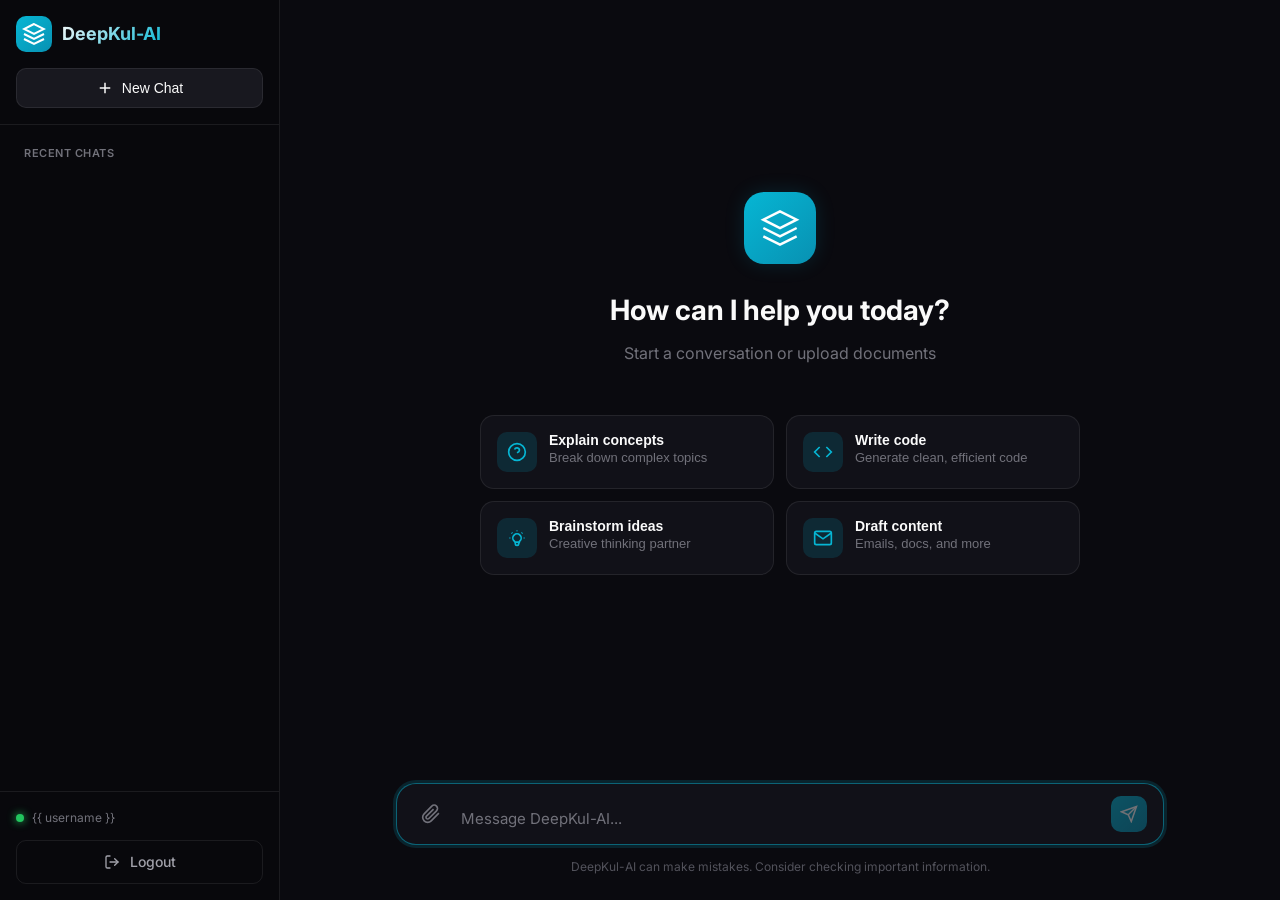
==== templates/index.html @ 0ee143f9 "clean initial commit" ====
<!DOCTYPE html>
<html lang="en">
<head>
    <meta charset="UTF-8">
    <meta name="viewport" content="width=device-width, initial-scale=1.0">
    <meta name="description" content="DeepKul-AI - Your intelligent AI assistant powered by advanced neural networks">
    <meta name="theme-color" content="#0a0a0f">
    <title>DeepKul-AI - Intelligent Assistant</title>
    <link rel="stylesheet" href="/static/style.css">
    <link rel="preconnect" href="https://fonts.googleapis.com">
    <link rel="preconnect" href="https://fonts.gstatic.com" crossorigin>
    <link href="https://fonts.googleapis.com/css2?family=Inter:wght@400;500;600;700&family=JetBrains+Mono:wght@400;500&display=swap" rel="stylesheet">
</head>
<body>
    <div class="app-container">
        <!-- Sidebar -->
        <aside class="sidebar" id="sidebar">
            <div class="sidebar-header">
                <div class="logo">
                    <div class="logo-icon">
                        <svg width="24" height="24" viewBox="0 0 24 24" fill="none" stroke="currentColor" stroke-width="2">
                            <path d="M12 2L2 7l10 5 10-5-10-5z"></path>
                            <path d="M2 17l10 5 10-5"></path>
                            <path d="M2 12l10 5 10-5"></path>
                        </svg>
                    </div>
                    <span class="logo-text">DeepKul-AI</span>
                </div>
                <button class="new-chat-btn" id="newChatBtn">
                    <svg width="18" height="18" viewBox="0 0 24 24" fill="none" stroke="currentColor" stroke-width="2">
                        <line x1="12" y1="5" x2="12" y2="19"></line>
                        <line x1="5" y1="12" x2="19" y2="12"></line>
                    </svg>
                    <span>New Chat</span>
                </button>
            </div>
            
            <div class="sidebar-content">
                <div class="sidebar-section-title">Recent Chats</div>
                <div class="chat-history" id="chatHistory">
                    <!-- Chat items will be rendered here -->
                </div>
            </div>
            
            <div class="sidebar-footer">
                <div class="sidebar-info">
                    <div class="status-indicator"></div>
                    <span>{{ username }}</span>
                </div>
                <a href="/logout" class="logout-btn" aria-label="Logout from your account" title="Logout">
                    <svg width="16" height="16" viewBox="0 0 24 24" fill="none" stroke="currentColor" stroke-width="2" stroke-linecap="round" stroke-linejoin="round" aria-hidden="true">
                        <path d="M9 21H5a2 2 0 0 1-2-2V5a2 2 0 0 1 2-2h4"></path>
                        <polyline points="16 17 21 12 16 7"></polyline>
                        <line x1="21" y1="12" x2="9" y2="12"></line>
                    </svg>
                    <span class="logout-text">Logout</span>
                </a>
            </div>
        </aside>

        <!-- Mobile sidebar toggle -->
        <button class="sidebar-toggle" id="sidebarToggle" aria-label="Toggle sidebar">
            <svg width="20" height="20" viewBox="0 0 24 24" fill="none" stroke="currentColor" stroke-width="2">
                <line x1="3" y1="12" x2="21" y2="12"></line>
                <line x1="3" y1="6" x2="21" y2="6"></line>
                <line x1="3" y1="18" x2="21" y2="18"></line>
            </svg>
        </button>

        <!-- Main chat area -->
        <main class="main-content">
            <!-- Header -->
            <!-- <header class="main-header">
                <div class="header-title">
                    <h1>DeepKul-AI</h1>
                    <span class="model-badge">Groq + RAG</span>
                </div>
            </header> -->

            <div class="chat-container" id="chatContainer">
                <!-- Welcome screen -->
                <div class="welcome-screen" id="welcomeScreen">
                    <div class="welcome-content">
                        <div class="welcome-icon">
                            <svg width="40" height="40" viewBox="0 0 24 24" fill="none" stroke="currentColor" stroke-width="1.5">
                                <path d="M12 2L2 7l10 5 10-5-10-5z"></path>
                                <path d="M2 17l10 5 10-5"></path>
                                <path d="M2 12l10 5 10-5"></path>
                            </svg>
                        </div>
                        <h1 class="welcome-title">How can I help you today?</h1>
                        <p class="welcome-subtitle">Start a conversation or upload documents</p>
                    </div>
                    <div class="suggestion-grid">
                        <button class="suggestion-card" data-prompt="Explain quantum computing in simple terms">
                            <div class="suggestion-icon">
                                <svg width="20" height="20" viewBox="0 0 24 24" fill="none" stroke="currentColor" stroke-width="2">
                                    <circle cx="12" cy="12" r="10"></circle>
                                    <path d="M9.09 9a3 3 0 0 1 5.83 1c0 2-3 3-3 3"></path>
                                    <line x1="12" y1="17" x2="12.01" y2="17"></line>
                                </svg>
                            </div>
                            <div class="suggestion-text">
                                <span class="suggestion-title">Explain concepts</span>
                                <span class="suggestion-desc">Break down complex topics</span>
                            </div>
                        </button>
                        <button class="suggestion-card" data-prompt="Write a Python function to sort a list efficiently">
                            <div class="suggestion-icon">
                                <svg width="20" height="20" viewBox="0 0 24 24" fill="none" stroke="currentColor" stroke-width="2">
                                    <polyline points="16 18 22 12 16 6"></polyline>
                                    <polyline points="8 6 2 12 8 18"></polyline>
                                </svg>
                            </div>
                            <div class="suggestion-text">
                                <span class="suggestion-title">Write code</span>
                                <span class="suggestion-desc">Generate clean, efficient code</span>
                            </div>
                        </button>
                        <button class="suggestion-card" data-prompt="Help me brainstorm creative ideas for a new project">
                            <div class="suggestion-icon">
                                <svg width="20" height="20" viewBox="0 0 24 24" fill="none" stroke="currentColor" stroke-width="2">
                                    <path d="M9.663 17h4.673M12 3v1m6.364 1.636l-.707.707M21 12h-1M4 12H3m3.343-5.657l-.707-.707m2.828 9.9a5 5 0 117.072 0l-.548.547A3.374 3.374 0 0114 18.469V19a2 2 0 11-4 0v-.531c0-.895-.356-1.754-.988-2.386l-.548-.547z"></path>
                                </svg>
                            </div>
                            <div class="suggestion-text">
                                <span class="suggestion-title">Brainstorm ideas</span>
                                <span class="suggestion-desc">Creative thinking partner</span>
                            </div>
                        </button>
                        <button class="suggestion-card" data-prompt="Help me write a professional email">
                            <div class="suggestion-icon">
                                <svg width="20" height="20" viewBox="0 0 24 24" fill="none" stroke="currentColor" stroke-width="2">
                                    <path d="M4 4h16c1.1 0 2 .9 2 2v12c0 1.1-.9 2-2 2H4c-1.1 0-2-.9-2-2V6c0-1.1.9-2 2-2z"></path>
                                    <polyline points="22,6 12,13 2,6"></polyline>
                                </svg>
                            </div>
                            <div class="suggestion-text">
                                <span class="suggestion-title">Draft content</span>
                                <span class="suggestion-desc">Emails, docs, and more</span>
                            </div>
                        </button>
                    </div>
                </div>

                <!-- Chat messages -->
                <div class="chat-messages" id="chatMessages">
                    <!-- Messages will be rendered here -->
                </div>
            </div>

            <!-- Input area with integrated upload button -->
            <div class="input-container">
                <div class="input-wrapper">
                    <button class="upload-btn" id="uploadBtn" title="Upload files">
                        <svg width="20" height="20" viewBox="0 0 24 24" fill="none" stroke="currentColor" stroke-width="2">
                            <path d="M21.44 11.05l-9.19 9.19a6 6 0 0 1-8.49-8.49l9.19-9.19a4 4 0 0 1 5.66 5.66l-9.2 9.19a2 2 0 0 1-2.83-2.83l8.49-8.48"></path>
                        </svg>
                    </button>
                    <input type="file" id="fileInput" multiple accept=".pdf,.docx,.txt" hidden>
                    <textarea 
                        id="messageInput" 
                        placeholder="Message DeepKul-AI..." 
                        rows="1"
                        autofocus
                    ></textarea>
                    <div class="input-actions">
                        <button class="send-btn" id="sendBtn" disabled title="Send message">
                            <svg width="18" height="18" viewBox="0 0 24 24" fill="none" stroke="currentColor" stroke-width="2">
                                <path d="M22 2L11 13"></path>
                                <path d="M22 2L15 22L11 13L2 9L22 2Z"></path>
                            </svg>
                        </button>
                        <button class="stop-btn hidden" id="stopBtn" title="Stop generation">
                            <svg width="18" height="18" viewBox="0 0 24 24" fill="currentColor">
                                <rect x="6" y="6" width="12" height="12" rx="2"></rect>
                            </svg>
                        </button>
                    </div>
                </div>
                <p class="input-hint">DeepKul-AI can make mistakes. Consider checking important information.</p>
            </div>
        </main>
    </div>

    <!-- Sidebar overlay for mobile -->
    <div class="sidebar-overlay" id="sidebarOverlay"></div>

    <!-- Rename chat modal -->
    <div class="modal" id="renameModal">
        <div class="modal-backdrop"></div>
        <div class="modal-content">
            <div class="modal-header">
                <h2>Rename Chat</h2>
                <button class="modal-close" id="renameCancel">
                    <svg width="18" height="18" viewBox="0 0 24 24" fill="none" stroke="currentColor" stroke-width="2">
                        <line x1="18" y1="6" x2="6" y2="18"></line>
                        <line x1="6" y1="6" x2="18" y2="18"></line>
                    </svg>
                </button>
            </div>
            <input type="text" id="renameInput" placeholder="Enter chat name..." maxlength="100">
            <div class="modal-actions">
                <button class="modal-btn secondary" id="renameCancelBtn">Cancel</button>
                <button class="modal-btn primary" id="renameConfirm">Save</button>
            </div>
        </div>
    </div>

    <script src="/static/script.js"></script>
</body>
</html>
---- static/style.css ----
/* ========================================
   DeepKul-AI - Premium ChatBot UI
   Inspired by ChatGPT, Vercel, Gemini
   ======================================== */

/* Reset and Base */
*, *::before, *::after {
    margin: 0;
    padding: 0;
    box-sizing: border-box;
}

:root {
    /* Colors - Deep dark with cyan accent */
    --bg-primary: #0a0a0f;
    --bg-secondary: #111118;
    --bg-tertiary: #18181f;
    --bg-elevated: #1c1c24;
    --bg-sidebar: #08080c;
    
    --text-primary: #fafafa;
    --text-secondary: #a1a1aa;
    --text-muted: #71717a;
    --text-dim: #52525b;
    
    --accent: #06b6d4;
    --accent-hover: #22d3ee;
    --accent-muted: rgba(6, 182, 212, 0.15);
    --accent-subtle: rgba(6, 182, 212, 0.08);
    
    --border: rgba(255, 255, 255, 0.08);
    --border-hover: rgba(255, 255, 255, 0.12);
    --border-focus: rgba(6, 182, 212, 0.5);
    
    --success: #22c55e;
    --error: #ef4444;
    
    /* Shadows */
    --shadow-sm: 0 1px 2px rgba(0, 0, 0, 0.4);
    --shadow-md: 0 4px 12px rgba(0, 0, 0, 0.5);
    --shadow-lg: 0 8px 24px rgba(0, 0, 0, 0.6);
    --shadow-glow: 0 0 20px rgba(6, 182, 212, 0.15);
    
    /* Radius */
    --radius-sm: 6px;
    --radius-md: 10px;
    --radius-lg: 14px;
    --radius-xl: 20px;
    --radius-full: 9999px;
    
    /* Transitions */
    --transition-fast: 150ms ease;
    --transition-base: 200ms ease;
    --transition-slow: 300ms ease;
    
    /* Sizing */
    --sidebar-width: 280px;
    --header-height: 56px;
    --input-max-width: 768px;
}

html, body {
    height: 100%;
    font-family: 'Inter', -apple-system, BlinkMacSystemFont, 'Segoe UI', Roboto, sans-serif;
    font-size: 15px;
    line-height: 1.6;
    color: var(--text-primary);
    background-color: var(--bg-primary);
    overflow: hidden;
    -webkit-font-smoothing: antialiased;
    -moz-osx-font-smoothing: grayscale;
}

/* App Container */
.app-container {
    display: flex;
    height: 100vh;
    width: 100%;
}

/* ========================================
   Sidebar
   ======================================== */
.sidebar {
    width: var(--sidebar-width);
    background-color: var(--bg-sidebar);
    border-right: 1px solid var(--border);
    display: flex;
    flex-direction: column;
    transition: transform var(--transition-slow);
    z-index: 100;
    overflow: hidden;
}

.sidebar-header {
    padding: 16px;
    display: flex;
    flex-direction: column;
    gap: 16px;
    border-bottom: 1px solid var(--border);
}

.logo {
    display: flex;
    align-items: center;
    gap: 10px;
}

.logo-icon {
    width: 36px;
    height: 36px;
    display: flex;
    align-items: center;
    justify-content: center;
    background: linear-gradient(135deg, var(--accent) 0%, #0891b2 100%);
    border-radius: var(--radius-md);
    color: white;
}

.logo-text {
    font-size: 18px;
    font-weight: 700;
    background: linear-gradient(135deg, var(--text-primary) 0%, var(--accent) 100%);
    -webkit-background-clip: text;
    -webkit-text-fill-color: transparent;
    background-clip: text;
}

.new-chat-btn {
    display: flex;
    align-items: center;
    justify-content: center;
    gap: 8px;
    padding: 10px 16px;
    background: var(--bg-tertiary);
    color: var(--text-primary);
    border: 1px solid var(--border);
    border-radius: var(--radius-md);
    font-size: 14px;
    font-weight: 500;
    cursor: pointer;
    transition: var(--transition-base);
}

.new-chat-btn:hover {
    background: var(--bg-elevated);
    border-color: var(--border-hover);
}

.new-chat-btn:active {
    transform: scale(0.98);
}

.sidebar-content {
    flex: 1;
    overflow-y: auto;
    padding: 12px;
}

.sidebar-section-title {
    font-size: 11px;
    font-weight: 600;
    text-transform: uppercase;
    letter-spacing: 0.5px;
    color: var(--text-muted);
    padding: 8px 12px;
    margin-bottom: 4px;
}

.chat-history {
    display: flex;
    flex-direction: column;
    gap: 2px;
}

.chat-history-item {
    position: relative;
    display: flex;
    align-items: center;
    gap: 10px;
    padding: 10px 12px;
    background: transparent;
    border: none;
    border-radius: var(--radius-md);
    color: var(--text-secondary);
    font-size: 14px;
    text-align: left;
    cursor: pointer;
    transition: var(--transition-fast);
    width: 100%;
}

.chat-history-item:hover {
    background-color: var(--bg-tertiary);
    color: var(--text-primary);
}

.chat-history-item.active {
    background-color: var(--accent-muted);
    color: var(--text-primary);
}

.chat-history-item svg {
    flex-shrink: 0;
    opacity: 0.6;
}

.chat-history-item-text {
    flex: 1;
    overflow: hidden;
    text-overflow: ellipsis;
    white-space: nowrap;
}

.chat-history-item-actions {
    display: none;
    align-items: center;
    gap: 2px;
}

.chat-history-item:hover .chat-history-item-actions {
    display: flex;
}

.chat-action-btn {
    display: flex;
    align-items: center;
    justify-content: center;
    width: 28px;
    height: 28px;
    background: transparent;
    border: none;
    border-radius: var(--radius-sm);
    color: var(--text-muted);
    cursor: pointer;
    transition: var(--transition-fast);
}

.chat-action-btn:hover {
    background-color: var(--bg-elevated);
    color: var(--text-primary);
}

.sidebar-footer {
    padding: 16px;
    border-top: 1px solid var(--border);
    display: flex;
    flex-direction: column;
    gap: 12px;
}

.sidebar-info {
    display: flex;
    align-items: center;
    gap: 8px;
    color: var(--text-muted);
    font-size: 12px;
}

.status-indicator {
    width: 8px;
    height: 8px;
    background: var(--success);
    border-radius: var(--radius-full);
    box-shadow: 0 0 8px var(--success);
}

/* Logout Button - Premium Styling */
.logout-btn {
    display: flex;
    align-items: center;
    justify-content: center;
    gap: 10px;
    padding: 10px 14px;
    background: transparent;
    color: var(--text-secondary);
    border: 1px solid var(--border);
    border-radius: var(--radius-md);
    font-size: 14px;
    font-weight: 500;
    text-decoration: none;
    cursor: pointer;
    transition: all 150ms cubic-bezier(0.4, 0, 0.2, 1);
    position: relative;
    overflow: hidden;
    flex-shrink: 0;
}

.logout-btn svg {
    transition: transform 150ms cubic-bezier(0.4, 0, 0.2, 1);
    flex-shrink: 0;
}

.logout-text {
    display: inline;
}

/* Hover state - vibrant cyan with glow */
.logout-btn:hover {
    color: var(--accent-hover, #22d3ee);
    border-color: var(--accent, #06b6d4);
    background: rgba(6, 182, 212, 0.08);
    box-shadow: 
        0 0 12px rgba(6, 182, 212, 0.15),
        inset 0 1px 0 rgba(34, 211, 238, 0.1);
}

.logout-btn:hover svg {
    transform: translateX(2px);
}

/* Active/pressed state - tactile feedback */
.logout-btn:active {
    transform: scale(0.96);
    background: rgba(6, 182, 212, 0.12);
}

/* Focus state for keyboard navigation */
.logout-btn:focus {
    outline: none;
    box-shadow: 
        0 0 12px rgba(6, 182, 212, 0.15),
        inset 0 1px 0 rgba(34, 211, 238, 0.1);
}

.logout-btn:focus-visible {
    outline: 2px solid var(--accent);
    outline-offset: -2px;
}

/* Shine animation on hover */
.logout-btn::before {
    content: '';
    position: absolute;
    top: 0;
    left: -100%;
    width: 100%;
    height: 100%;
    background: linear-gradient(
        90deg,
        transparent,
        rgba(34, 211, 238, 0.15),
        transparent
    );
    transition: left 300ms cubic-bezier(0.4, 0, 0.2, 1);
    pointer-events: none;
}

.logout-btn:hover::before {
    left: 100%;
}

/* Responsive design for mobile */
@media (max-width: 640px) {
    .logout-btn {
        padding: 9px 12px;
        font-size: 13px;
        gap: 8px;
    }
    
    .logout-btn svg {
        width: 14px;
        height: 14px;
    }
}

/* Sidebar Toggle */
.sidebar-toggle {
    position: fixed;
    top: 14px;
    left: 14px;
    z-index: 150;
    display: none;
    align-items: center;
    justify-content: center;
    width: 40px;
    height: 40px;
    background-color: var(--bg-secondary);
    border: 1px solid var(--border);
    border-radius: var(--radius-md);
    color: var(--text-primary);
    cursor: pointer;
    transition: var(--transition-base);
}

.sidebar-toggle:hover {
    background-color: var(--bg-tertiary);
}

.sidebar-overlay {
    position: fixed;
    inset: 0;
    background-color: rgba(0, 0, 0, 0.6);
    backdrop-filter: blur(4px);
    z-index: 90;
    opacity: 0;
    visibility: hidden;
    transition: var(--transition-base);
}

.sidebar-overlay.visible {
    opacity: 1;
    visibility: visible;
}

/* ========================================
   Main Content
   ======================================== */
.main-content {
    flex: 1;
    display: flex;
    flex-direction: column;
    min-width: 0;
    position: relative;
    background: var(--bg-primary);
}

.main-header {
    height: var(--header-height);
    display: flex;
    align-items: center;
    justify-content: center;
    padding: 0 24px;
    border-bottom: 1px solid var(--border);
    background: var(--bg-primary);
}

.header-title {
    display: flex;
    align-items: center;
    gap: 10px;
}

.header-title h1 {
    font-size: 16px;
    font-weight: 600;
    color: var(--text-primary);
}

.model-badge {
    font-size: 11px;
    font-weight: 500;
    padding: 4px 8px;
    background: var(--accent-subtle);
    color: var(--accent);
    border-radius: var(--radius-full);
    border: 1px solid var(--accent-muted);
}

/* ========================================
   Chat Container
   ======================================== */
.chat-container {
    flex: 1;
    overflow-y: auto;
    display: flex;
    flex-direction: column;
}

/* Welcome Screen */
.welcome-screen {
    flex: 1;
    display: flex;
    flex-direction: column;
    align-items: center;
    justify-content: center;
    padding: 40px 24px;
    animation: fadeIn 0.5s ease;
}

.welcome-content {
    text-align: center;
    margin-bottom: 48px;
}

.welcome-icon {
    width: 72px;
    height: 72px;
    display: flex;
    align-items: center;
    justify-content: center;
    background: linear-gradient(135deg, var(--accent) 0%, #0891b2 100%);
    border-radius: var(--radius-xl);
    margin: 0 auto 24px;
    color: white;
    box-shadow: var(--shadow-glow);
}

.welcome-title {
    font-size: 28px;
    font-weight: 700;
    color: var(--text-primary);
    margin-bottom: 8px;
}

.welcome-subtitle {
    font-size: 16px;
    color: var(--text-muted);
}

.suggestion-grid {
    display: grid;
    grid-template-columns: repeat(2, 1fr);
    gap: 12px;
    max-width: 600px;
    width: 100%;
}

.suggestion-card {
    display: flex;
    align-items: flex-start;
    gap: 12px;
    padding: 16px;
    background: var(--bg-secondary);
    border: 1px solid var(--border);
    border-radius: var(--radius-lg);
    text-align: left;
    cursor: pointer;
    transition: var(--transition-base);
}

.suggestion-card:hover {
    background: var(--bg-tertiary);
    border-color: var(--border-hover);
    transform: translateY(-2px);
}

.suggestion-icon {
    width: 40px;
    height: 40px;
    display: flex;
    align-items: center;
    justify-content: center;
    background: var(--accent-muted);
    border-radius: var(--radius-md);
    color: var(--accent);
    flex-shrink: 0;
}

.suggestion-text {
    display: flex;
    flex-direction: column;
    gap: 2px;
}

.suggestion-title {
    font-size: 14px;
    font-weight: 600;
    color: var(--text-primary);
}

.suggestion-desc {
    font-size: 13px;
    color: var(--text-muted);
}

/* Chat Messages */
.chat-messages {
    display: none;
    flex-direction: column;
    gap: 0;
    max-width: 768px;
    width: 100%;
    margin: 0 auto;
    padding: 24px;
}

.chat-messages.active {
    display: flex;
}

/* Message Styles */
.message {
    display: flex;
    gap: 16px;
    padding: 24px 0;
    animation: slideIn 0.3s ease;
    border-bottom: 1px solid var(--border);
}

.message:last-child {
    border-bottom: none;
}

.message.user {
    flex-direction: row-reverse;
}

.message-avatar {
    width: 32px;
    height: 32px;
    border-radius: var(--radius-full);
    display: flex;
    align-items: center;
    justify-content: center;
    flex-shrink: 0;
    font-size: 12px;
    font-weight: 600;
}

.message.user .message-avatar {
    background: linear-gradient(135deg, #6366f1 0%, #8b5cf6 100%);
    color: white;
}

.message.bot .message-avatar {
    background: linear-gradient(135deg, var(--accent) 0%, #0891b2 100%);
    color: white;
}

.message-content {
    flex: 1;
    min-width: 0;
    display: flex;
    flex-direction: column;
    gap: 8px;
}

.message.user .message-content {
    align-items: flex-end;
}

.message-bubble {
    font-size: 15px;
    line-height: 1.7;
    color: var(--text-primary);
    word-wrap: break-word;
    overflow-wrap: break-word;
}

.message.user .message-bubble {
    background: var(--bg-tertiary);
    padding: 12px 16px;
    border-radius: var(--radius-lg);
    border-bottom-right-radius: var(--radius-sm);
}

/* File Upload Card (displayed as user message in chat) */
.file-upload-card {
    display: flex;
    align-items: center;
    gap: 12px;
    padding: 12px 16px;
    background: var(--bg-tertiary);
    border: 1px solid var(--accent-muted);
    border-radius: var(--radius-lg);
    border-bottom-right-radius: var(--radius-sm);
}

.file-upload-card .file-icon {
    color: var(--accent);
    flex-shrink: 0;
}

.file-info {
    display: flex;
    flex-direction: column;
    gap: 4px;
    min-width: 0;
}

.file-name {
    font-weight: 500;
    color: var(--text-primary);
    word-break: break-word;
    white-space: normal;
    font-size: 14px;
}

.file-status {
    font-size: 12px;
    color: var(--accent);
}

/* Markdown Formatting */
.message-bubble strong {
    font-weight: 600;
    color: var(--accent);
}

.message-bubble em {
    font-style: italic;
    opacity: 0.9;
}

.message-bubble p {
    margin: 8px 0;
}

.message-bubble p:first-child {
    margin-top: 0;
}

.message-bubble p:last-child {
    margin-bottom: 0;
}

.message-bubble ul, .message-bubble ol {
    margin: 12px 0;
    padding-left: 24px;
}

.message-bubble li {
    margin: 6px 0;
}

/* Code Blocks */
.message-bubble pre {
    background-color: #0d1117;
    border-radius: var(--radius-md);
    padding: 16px;
    overflow-x: auto;
    margin: 16px 0;
    font-family: 'JetBrains Mono', 'Fira Code', monospace;
    font-size: 13px;
    line-height: 1.5;
    color: #e6edf3;
    border: 1px solid var(--border);
}

.message-bubble code {
    font-family: 'JetBrains Mono', 'Fira Code', monospace;
    font-size: 13px;
    background-color: var(--accent-subtle);
    color: var(--accent);
    padding: 2px 6px;
    border-radius: var(--radius-sm);
}

.message-bubble pre code {
    background: none;
    color: inherit;
    padding: 0;
}

/* Message Meta (timestamp and copy button) */
.message-meta {
    display: flex;
    align-items: center;
    gap: 8px;
    font-size: 12px;
    color: var(--text-muted);
}

.message.user .message-meta {
    justify-content: flex-end;
}

/* Copy Button - Robust Implementation */
.copy-btn {
    display: flex;
    align-items: center;
    justify-content: center;
    width: 32px;
    height: 32px;
    background: transparent;
    border: 1px solid var(--border);
    border-radius: var(--radius-sm);
    color: var(--text-muted);
    cursor: pointer;
    transition: all var(--transition-fast);
    padding: 0;
    visibility: hidden;
    opacity: 0;
    margin-left: 8px;
    flex-shrink: 0;
    /* Ensure button is interactive even if hidden */
    pointer-events: none;
}

.message.bot:hover .copy-btn {
    visibility: visible;
    opacity: 1;
    pointer-events: auto;
}

.copy-btn:hover:not(:disabled) {
    background: var(--bg-tertiary);
    color: var(--accent);
    border-color: var(--border-hover);
    box-shadow: 0 0 8px rgba(6, 182, 212, 0.1);
}

.copy-btn:active:not(:disabled) {
    transform: scale(0.95);
}

/* Focus state for keyboard navigation */
.copy-btn:focus-visible {
    outline: 2px solid var(--accent);
    outline-offset: -2px;
}

/* Success state - checkmark visible */
.copy-btn.copied {
    background: rgba(34, 197, 94, 0.1);
    border-color: var(--success);
    color: var(--success);
    pointer-events: auto;
}

.copy-btn.copied:hover {
    background: rgba(34, 197, 94, 0.15);
    border-color: var(--success);
    box-shadow: 0 0 8px rgba(34, 197, 94, 0.2);
}

/* Error state */
.copy-btn.copy-error {
    background: rgba(239, 68, 68, 0.1);
    border-color: var(--error);
    color: var(--error);
    pointer-events: auto;
}

.copy-btn.copy-error:hover {
    background: rgba(239, 68, 68, 0.15);
    border-color: var(--error);
    box-shadow: 0 0 8px rgba(239, 68, 68, 0.2);
}

/* Icon visibility toggles */
.copy-btn .copy-icon {
    display: block;
    transition: opacity var(--transition-fast);
}

.copy-btn .check-icon {
    display: none;
    position: absolute;
    animation: scaleIn var(--transition-fast) ease;
}

.copy-btn.copied .copy-icon {
    display: none;
}

.copy-btn.copied .check-icon {
    display: block;
}

/* Animation for success checkmark */
@keyframes scaleIn {
    from {
        opacity: 0;
        transform: scale(0.5);
    }
    to {
        opacity: 1;
        transform: scale(1);
    }
}

/* Disabled state */
.copy-btn:disabled {
    opacity: 0.5;
    cursor: not-allowed;
}

/* Screen reader only text */
.sr-only {
    position: absolute;
    width: 1px;
    height: 1px;
    padding: 0;
    margin: -1px;
    overflow: hidden;
    clip: rect(0, 0, 0, 0);
    white-space: nowrap;
    border-width: 0;
}

/* Typing Indicator */
.typing-indicator {
    display: flex;
    gap: 16px;
    padding: 24px 0;
    animation: slideIn 0.3s ease;
}

.typing-indicator .message-bubble {
    display: flex;
    align-items: center;
    gap: 6px;
    padding: 16px 20px;
    background: var(--bg-tertiary);
    border-radius: var(--radius-lg);
}

.typing-dot {
    width: 8px;
    height: 8px;
    background-color: var(--text-muted);
    border-radius: var(--radius-full);
    animation: typingBounce 1.4s infinite ease-in-out;
}

.typing-dot:nth-child(1) { animation-delay: 0s; }
.typing-dot:nth-child(2) { animation-delay: 0.2s; }
.typing-dot:nth-child(3) { animation-delay: 0.4s; }

/* ========================================
   Input Container
   ======================================== */
.input-container {
    padding: 16px 24px 24px;
    background: linear-gradient(to top, var(--bg-primary) 60%, transparent);
}

.input-wrapper {
    display: flex;
    align-items: flex-end;
    gap: 12px;
    max-width: var(--input-max-width);
    margin: 0 auto;
    padding: 12px 16px;
    background-color: var(--bg-secondary);
    border: 1px solid var(--border);
    border-radius: var(--radius-xl);
    transition: var(--transition-base);
}

.input-wrapper:focus-within {
    border-color: var(--border-focus);
    box-shadow: 0 0 0 3px var(--accent-muted);
}

/* Upload button inside input */
.upload-btn {
    display: flex;
    align-items: center;
    justify-content: center;
    width: 36px;
    height: 36px;
    background: transparent;
    border: none;
    border-radius: var(--radius-md);
    color: var(--text-muted);
    cursor: pointer;
    transition: var(--transition-fast);
    flex-shrink: 0;
}

.upload-btn:hover {
    color: var(--accent);
    background: var(--accent-subtle);
}

.upload-btn.uploading {
    color: var(--accent);
}

.upload-btn.uploading svg {
    animation: spin 1s linear infinite;
}

#messageInput {
    flex: 1;
    background: transparent;
    border: none;
    outline: none;
    color: var(--text-primary);
    font-size: 15px;
    font-family: inherit;
    line-height: 1.5;
    resize: none;
    max-height: 200px;
    min-height: 24px;
}

#messageInput::placeholder {
    color: var(--text-muted);
}

.input-actions {
    display: flex;
    gap: 8px;
}

.send-btn, .stop-btn {
    display: flex;
    align-items: center;
    justify-content: center;
    width: 36px;
    height: 36px;
    border: none;
    border-radius: var(--radius-md);
    cursor: pointer;
    transition: var(--transition-base);
    flex-shrink: 0;
}

.send-btn {
    background: linear-gradient(135deg, var(--accent) 0%, #0891b2 100%);
    color: white;
}

.send-btn:disabled {
    opacity: 0.4;
    cursor: not-allowed;
}

.send-btn:not(:disabled):hover {
    transform: scale(1.05);
    box-shadow: var(--shadow-glow);
}

.send-btn:not(:disabled):active {
    transform: scale(0.95);
}

.stop-btn {
    background: var(--error);
    color: white;
}

.stop-btn:hover {
    background: #dc2626;
}

.hidden {
    display: none !important;
}

.input-hint {
    text-align: center;
    color: var(--text-dim);
    font-size: 12px;
    margin-top: 12px;
}

/* ========================================
   Modal
   ======================================== */
.modal {
    display: none;
    position: fixed;
    inset: 0;
    z-index: 200;
    align-items: center;
    justify-content: center;
}

.modal.visible {
    display: flex;
}

.modal-backdrop {
    position: absolute;
    inset: 0;
    background-color: rgba(0, 0, 0, 0.7);
    backdrop-filter: blur(4px);
}

.modal-content {
    position: relative;
    background-color: var(--bg-secondary);
    border-radius: var(--radius-xl);
    padding: 24px;
    max-width: 400px;
    width: 90%;
    box-shadow: var(--shadow-lg);
    border: 1px solid var(--border);
    animation: modalIn 0.2s ease;
}

.modal-header {
    display: flex;
    align-items: center;
    justify-content: space-between;
    margin-bottom: 20px;
}

.modal-header h2 {
    font-size: 18px;
    font-weight: 600;
    color: var(--text-primary);
}

.modal-close {
    display: flex;
    align-items: center;
    justify-content: center;
    width: 32px;
    height: 32px;
    background: transparent;
    border: none;
    border-radius: var(--radius-sm);
    color: var(--text-muted);
    cursor: pointer;
    transition: var(--transition-fast);
}

.modal-close:hover {
    background: var(--bg-tertiary);
    color: var(--text-primary);
}

#renameInput {
    width: 100%;
    padding: 12px 14px;
    background-color: var(--bg-primary);
    border: 1px solid var(--border);
    border-radius: var(--radius-md);
    color: var(--text-primary);
    font-size: 14px;
    font-family: inherit;
    margin-bottom: 20px;
    transition: var(--transition-base);
}

#renameInput:focus {
    outline: none;
    border-color: var(--border-focus);
    box-shadow: 0 0 0 3px var(--accent-muted);
}

#renameInput::placeholder {
    color: var(--text-muted);
}

.modal-actions {
    display: flex;
    gap: 12px;
    justify-content: flex-end;
}

.modal-btn {
    padding: 10px 20px;
    border: none;
    border-radius: var(--radius-md);
    font-size: 14px;
    font-weight: 500;
    cursor: pointer;
    transition: var(--transition-base);
}

.modal-btn.secondary {
    background: var(--bg-tertiary);
    color: var(--text-primary);
    border: 1px solid var(--border);
}

.modal-btn.secondary:hover {
    background: var(--bg-elevated);
}

.modal-btn.primary {
    background: linear-gradient(135deg, var(--accent) 0%, #0891b2 100%);
    color: white;
}

.modal-btn.primary:hover {
    transform: translateY(-1px);
    box-shadow: var(--shadow-glow);
}

/* ========================================
   Custom Scrollbar
   ======================================== */
::-webkit-scrollbar {
    width: 6px;
    height: 6px;
}

::-webkit-scrollbar-track {
    background: transparent;
}

::-webkit-scrollbar-thumb {
    background: var(--text-muted);
    border-radius: var(--radius-full);
}

::-webkit-scrollbar-thumb:hover {
    background: var(--text-secondary);
}

/* ========================================
   Animations
   ======================================== */
@keyframes slideIn {
    from {
        opacity: 0;
        transform: translateY(10px);
    }
    to {
        opacity: 1;
        transform: translateY(0);
    }
}

@keyframes fadeIn {
    from { opacity: 0; }
    to { opacity: 1; }
}

@keyframes typingBounce {
    0%, 60%, 100% { transform: translateY(0); }
    30% { transform: translateY(-10px); }
}

@keyframes spin {
    from { transform: rotate(0deg); }
    to { transform: rotate(360deg); }
}

@keyframes modalIn {
    from {
        opacity: 0;
        transform: scale(0.95);
    }
    to {
        opacity: 1;
        transform: scale(1);
    }
}

/* ========================================
   Responsive
   ======================================== */
@media (max-width: 768px) {
    :root {
        --sidebar-width: 70px;
    }
    
    .sidebar {
        position: fixed;
        left: 0;
        top: 0;
        height: 100vh;
        z-index: 100;
        transform: translateX(-100%);
    }
    
    .sidebar.open {
        transform: translateX(0);
    }
    
    .sidebar-toggle {
        display: flex;
    }
    
    .suggestion-grid {
        grid-template-columns: 1fr;
    }
    
    .chat-messages {
        padding: 16px;
    }
    
    .input-container {
        padding: 12px 16px 20px;
    }
    
    .input-wrapper {
        gap: 8px;
        padding: 10px 12px;
    }
    
    .send-btn, .stop-btn, .upload-btn {
        width: 32px;
        height: 32px;
    }
}
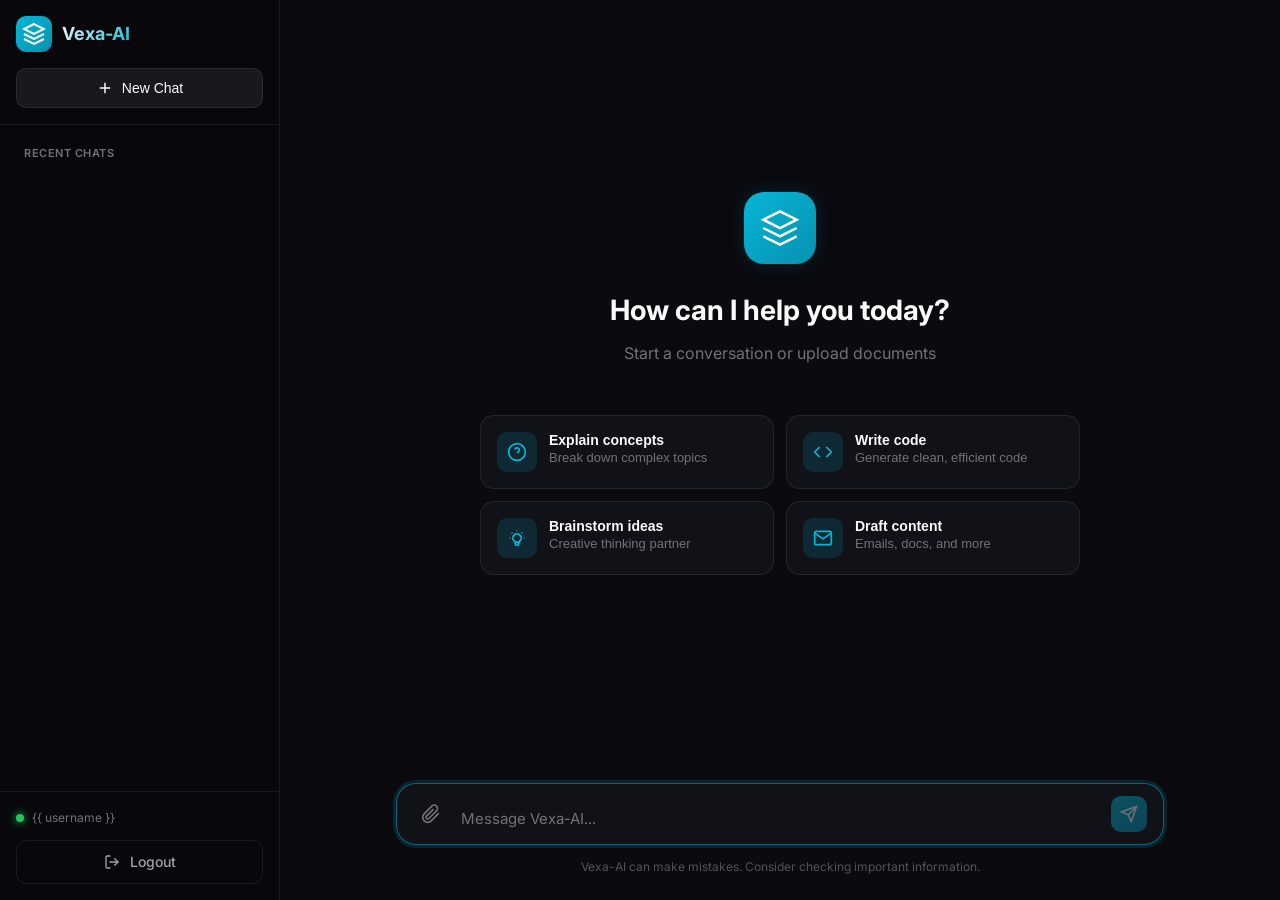
==== commit 24e83a79: "final render deploy" ====
--- a/templates/index.html
+++ b/templates/index.html
@@ -3,9 +3,9 @@
 <head>
     <meta charset="UTF-8">
     <meta name="viewport" content="width=device-width, initial-scale=1.0">
-    <meta name="description" content="DeepKul-AI - Your intelligent AI assistant powered by advanced neural networks">
+    <meta name="description" content="Vexa-AI - Your intelligent AI assistant powered by advanced neural networks">
     <meta name="theme-color" content="#0a0a0f">
-    <title>DeepKul-AI - Intelligent Assistant</title>
+    <title>Vexa-AI - Intelligent Assistant</title>
     <link rel="stylesheet" href="/static/style.css">
     <link rel="preconnect" href="https://fonts.googleapis.com">
     <link rel="preconnect" href="https://fonts.gstatic.com" crossorigin>
@@ -24,7 +24,7 @@
                             <path d="M2 12l10 5 10-5"></path>
                         </svg>
                     </div>
-                    <span class="logo-text">DeepKul-AI</span>
+                    <span class="logo-text">Vexa-AI</span>
                 </div>
                 <button class="new-chat-btn" id="newChatBtn">
                     <svg width="18" height="18" viewBox="0 0 24 24" fill="none" stroke="currentColor" stroke-width="2">
@@ -72,7 +72,7 @@
             <!-- Header -->
             <!-- <header class="main-header">
                 <div class="header-title">
-                    <h1>DeepKul-AI</h1>
+                    <h1>Vexa-AI</h1>
                     <span class="model-badge">Groq + RAG</span>
                 </div>
             </header> -->
@@ -160,7 +160,7 @@
                     <input type="file" id="fileInput" multiple accept=".pdf,.docx,.txt" hidden>
                     <textarea 
                         id="messageInput" 
-                        placeholder="Message DeepKul-AI..." 
+                        placeholder="Message Vexa-AI..." 
                         rows="1"
                         autofocus
                     ></textarea>
@@ -178,7 +178,7 @@
                         </button>
                     </div>
                 </div>
-                <p class="input-hint">DeepKul-AI can make mistakes. Consider checking important information.</p>
+                <p class="input-hint">Vexa-AI can make mistakes. Consider checking important information.</p>
             </div>
         </main>
     </div>
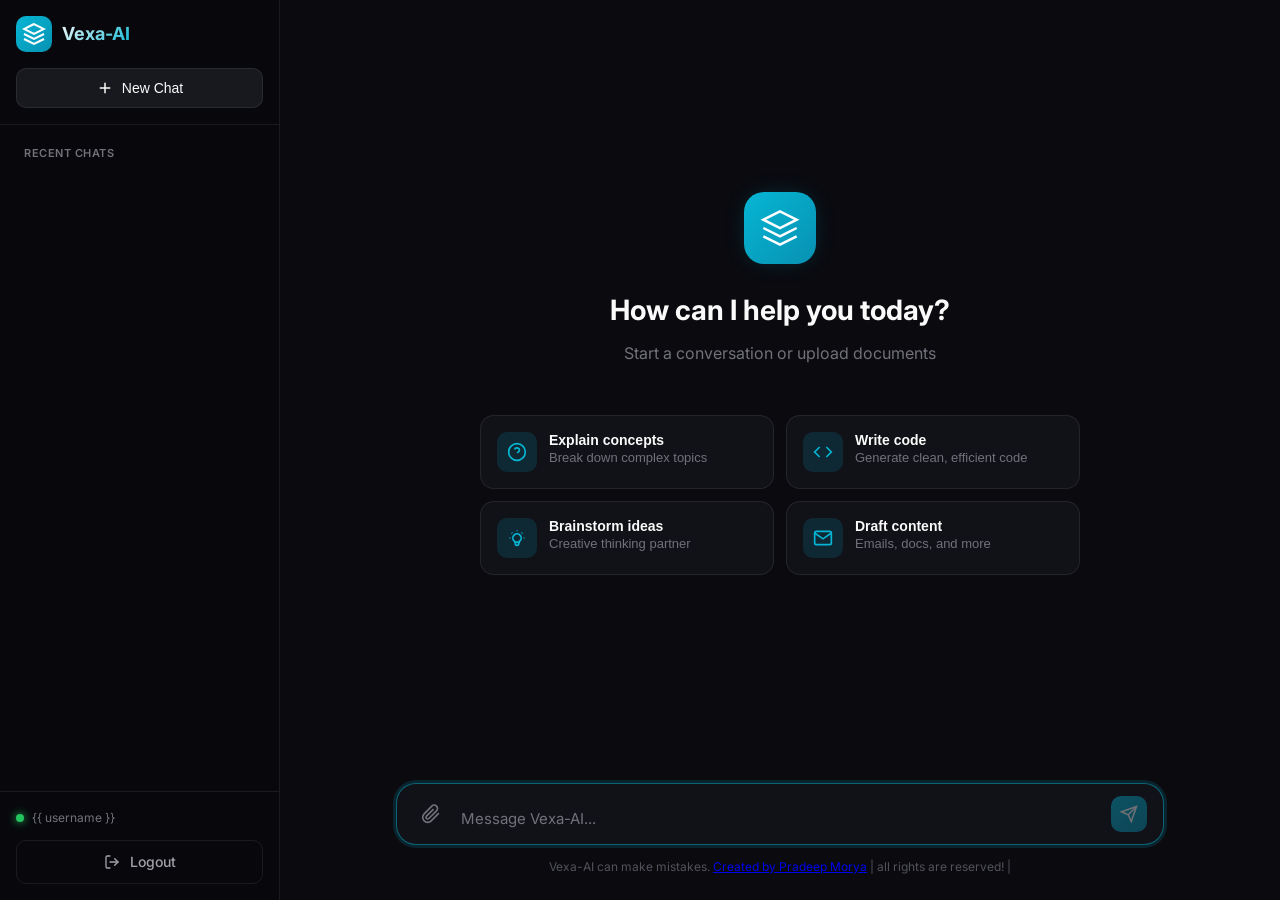
==== commit 07492151: "Update index.html" ====
--- a/templates/index.html
+++ b/templates/index.html
@@ -178,7 +178,7 @@
                         </button>
                     </div>
                 </div>
-                <p class="input-hint">Vexa-AI can make mistakes. Consider checking important information.</p>
+                <p class="input-hint">Vexa-AI can make mistakes. <a href ="https://portfolio-of-pradeeps.netlify.app/" target="_blank">Created by Pradeep Morya</a>  | all rights are reserved! |</p>
             </div>
         </main>
     </div>
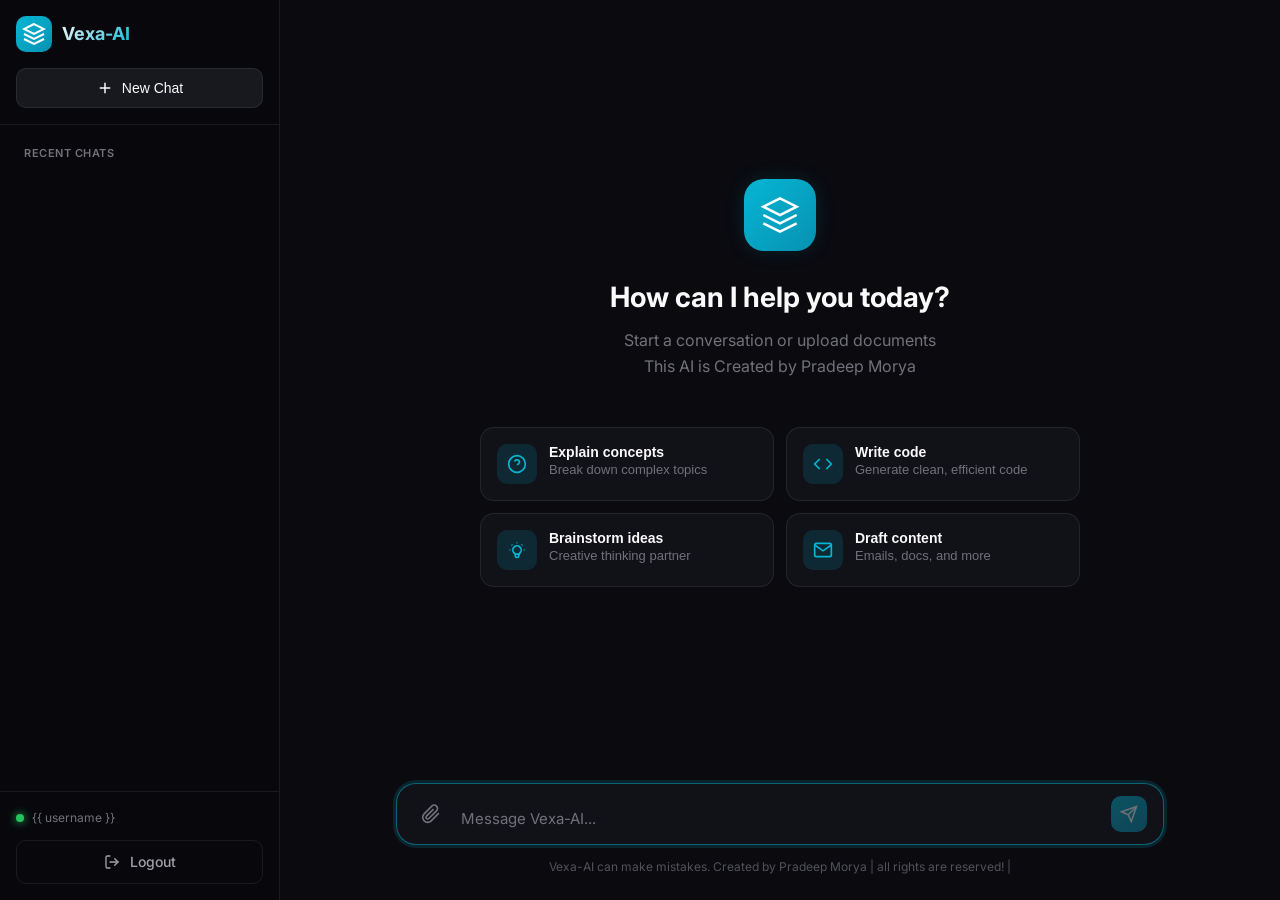
==== commit 2a37ebb6: "Update index.html" ====
--- a/templates/index.html
+++ b/templates/index.html
@@ -90,6 +90,7 @@
                         </div>
                         <h1 class="welcome-title">How can I help you today?</h1>
                         <p class="welcome-subtitle">Start a conversation or upload documents</p>
+                        <p class="welcome-subtitle">This AI is Created by <a href="https://portfolio-of-pradeeps.netlify.app/" target="_blank" style="text-decoration: none; color: #71717a;" hover="color: aqua;">Pradeep Morya</a></p>
                     </div>
                     <div class="suggestion-grid">
                         <button class="suggestion-card" data-prompt="Explain quantum computing in simple terms">
--- a/static/style.css
+++ b/static/style.css
@@ -1029,6 +1029,18 @@
     margin-top: 12px;
 }
 
+.input-hint a {
+    color: var(--text-dim);
+    text-decoration: none;
+    transition: var(--transition-fast);
+}
+
+.input-hint a:hover {
+    text-decoration: underline;
+    color: aqua;
+    transition: var(--transition-fast);
+}
+
 /* ========================================
    Modal
    ======================================== */
@@ -1228,9 +1240,10 @@
         position: fixed;
         left: 0;
         top: 0;
-        height: 100vh;
-        z-index: 100;
+        bottom: 0;
         transform: translateX(-100%);
+        width: 280px;
+        z-index: 101;
     }
     
     .sidebar.open {
